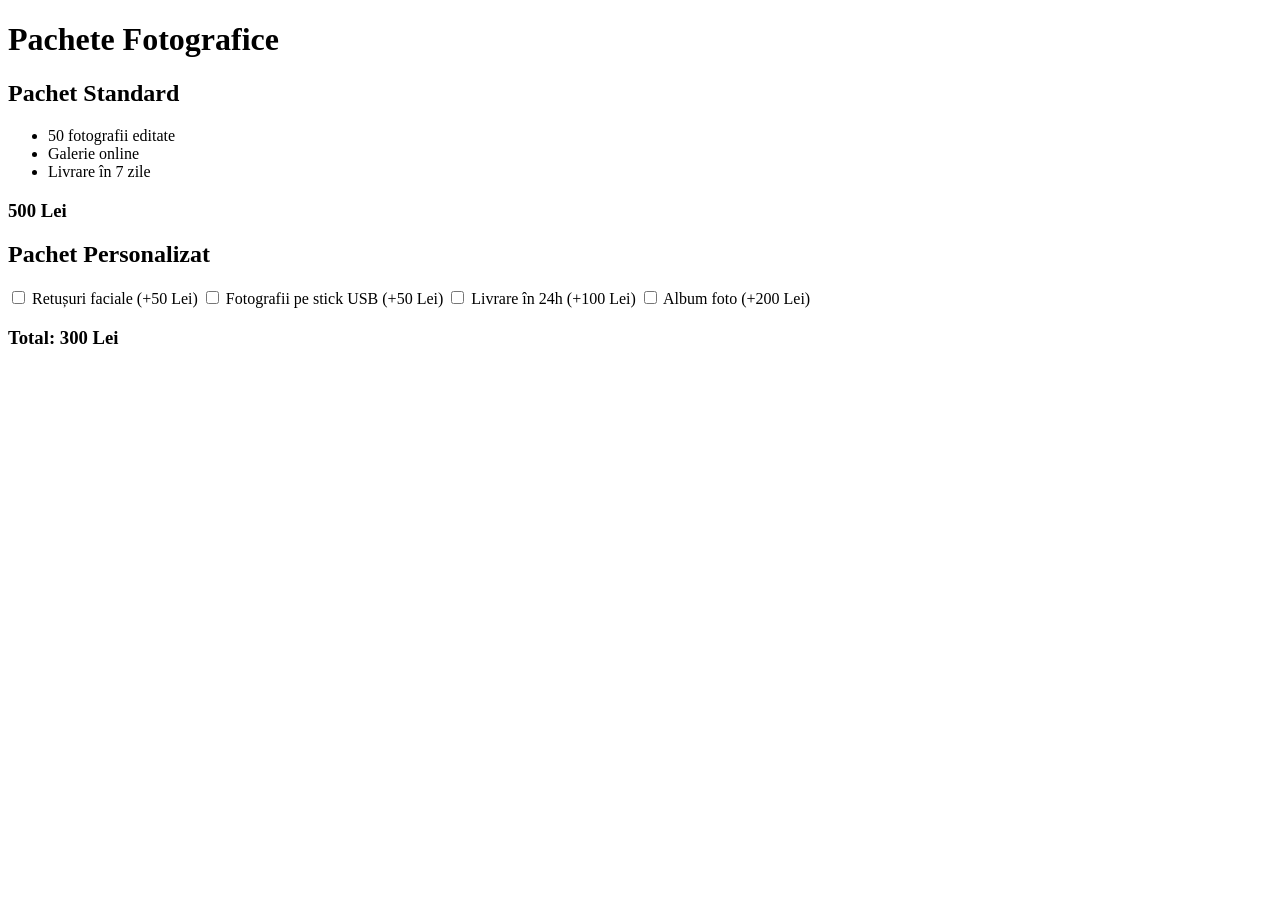
==== website.html @ b20409d9 "Revamp website for photography packages Updated the website structure and content to reflect a photo" ====
<!DOCTYPE html>
<html lang="ro">
<head>
    <meta charset="UTF-8">
    <title>Pachete Foto</title>
    <link rel="stylesheet" href="style.css">
</head>
<body>

<h1>Pachete Fotografice</h1>

<div class="card">
    <h2>Pachet Standard</h2>

    <ul>
        <li>50 fotografii editate</li>
        <li>Galerie online</li>
        <li>Livrare în 7 zile</li>
    </ul>

    <h3>500 Lei</h3>
</div>

<div class="card">
    <h2>Pachet Personalizat</h2>

    <label>
        <input type="checkbox" value="50">
        Retușuri faciale (+50 Lei)
    </label>

    <label>
        <input type="checkbox" value="50">
        Fotografii pe stick USB (+50 Lei)
    </label>

    <label>
        <input type="checkbox" value="100">
        Livrare în 24h (+100 Lei)
    </label>

    <label>
        <input type="checkbox" value="200">
        Album foto (+200 Lei)
    </label>

    <h3>Total: <span id="price">300</span> Lei</h3>
</div>

<script src="script.js"></script>

</body>
</html>
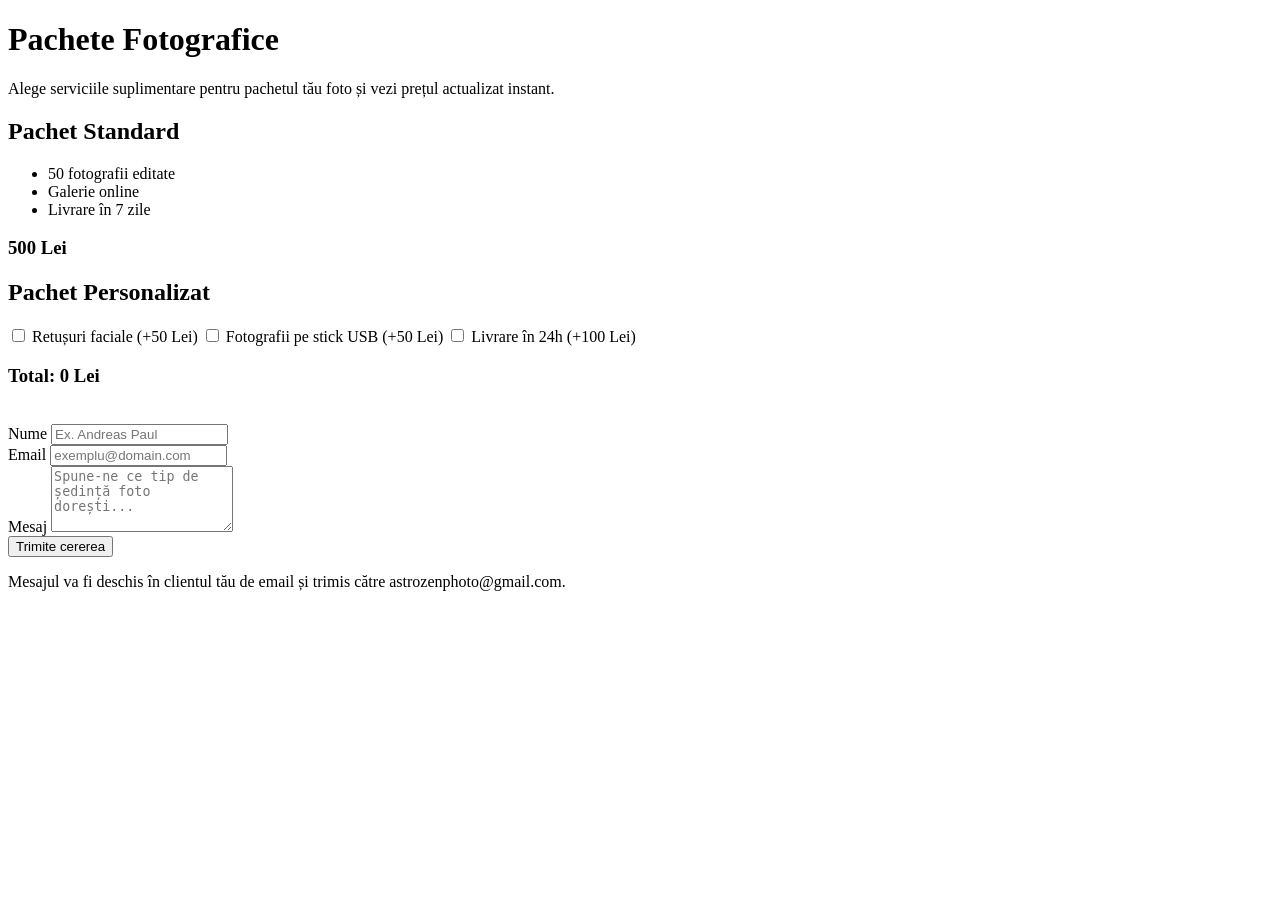
==== commit 33d71ba6: "Update website.html" ====
--- a/website.html
+++ b/website.html
@@ -1,50 +1,77 @@
+
 <!DOCTYPE html>
 <html lang="ro">
 <head>
     <meta charset="UTF-8">
-    <title>Pachete Foto</title>
+    <title>AstroZen Photography</title>
     <link rel="stylesheet" href="style.css">
 </head>
 <body>
 
-<h1>Pachete Fotografice</h1>
+<div class="page-wrap">
+    <header>
+        <h1>Pachete Fotografice</h1>
+        <p>Alege serviciile suplimentare pentru pachetul tău foto și vezi prețul actualizat instant.</p>
+    </header>
 
-<div class="card">
-    <h2>Pachet Standard</h2>
+    <div class="package-grid">
+        <div class="card">
+            <h2>Pachet Standard</h2>
 
-    <ul>
-        <li>50 fotografii editate</li>
-        <li>Galerie online</li>
-        <li>Livrare în 7 zile</li>
-    </ul>
+            <ul>
+                <li>50 fotografii editate</li>
+                <li>Galerie online</li>
+                <li>Livrare în 7 zile</li>
+            </ul>
 
-    <h3>500 Lei</h3>
-</div>
+            <h3>500 Lei</h3>
+        </div>
 
-<div class="card">
-    <h2>Pachet Personalizat</h2>
+        <div class="card">
+            <h2>Pachet Personalizat</h2>
 
-    <label>
-        <input type="checkbox" value="50">
-        Retușuri faciale (+50 Lei)
-    </label>
+            <form id="contact-form">
+                <div class="options-group">
+                    <label>
+                        <input type="checkbox" value="50" name="option">
+                        Retușuri faciale (+50 Lei)
+                    </label>
 
-    <label>
-        <input type="checkbox" value="50">
-        Fotografii pe stick USB (+50 Lei)
-    </label>
+                    <label>
+                        <input type="checkbox" value="50" name="option">
+                        Fotografii pe stick USB (+50 Lei)
+                    </label>
 
-    <label>
-        <input type="checkbox" value="100">
-        Livrare în 24h (+100 Lei)
-    </label>
+                    <label>
+                        <input type="checkbox" value="100" name="option">
+                        Livrare în 24h (+100 Lei)
+                    </label>
+                </div>
 
-    <label>
-        <input type="checkbox" value="200">
-        Album foto (+200 Lei)
-    </label>
+                <h3>Total: <span id="price">0</span> Lei</h3>
 
-    <h3>Total: <span id="price">300</span> Lei</h3>
+                <input type="hidden" name="package" value="Pachet Personalizat">
+
+                <br><div class="form-group">
+                    <label for="name">Nume</label>
+                    <input id="name" name="name" type="text" placeholder="Ex. Andreas Paul" required>
+                </div>
+
+                <div class="form-group">
+                    <label for="email">Email</label>
+                    <input id="email" name="email" type="email" placeholder="exemplu@domain.com" required>
+                </div>
+
+                <div class="form-group">
+                    <label for="message">Mesaj</label>
+                    <textarea id="message" name="message" rows="4" placeholder="Spune-ne ce tip de ședință foto dorești..." required></textarea>
+                </div>
+
+                <button class="submit-btn" type="submit">Trimite cererea</button>
+                <p class="note">Mesajul va fi deschis în clientul tău de email și trimis către astrozenphoto@gmail.com.</p>
+            </form>
+        </div>
+    </div>
 </div>
 
 <script src="script.js"></script>
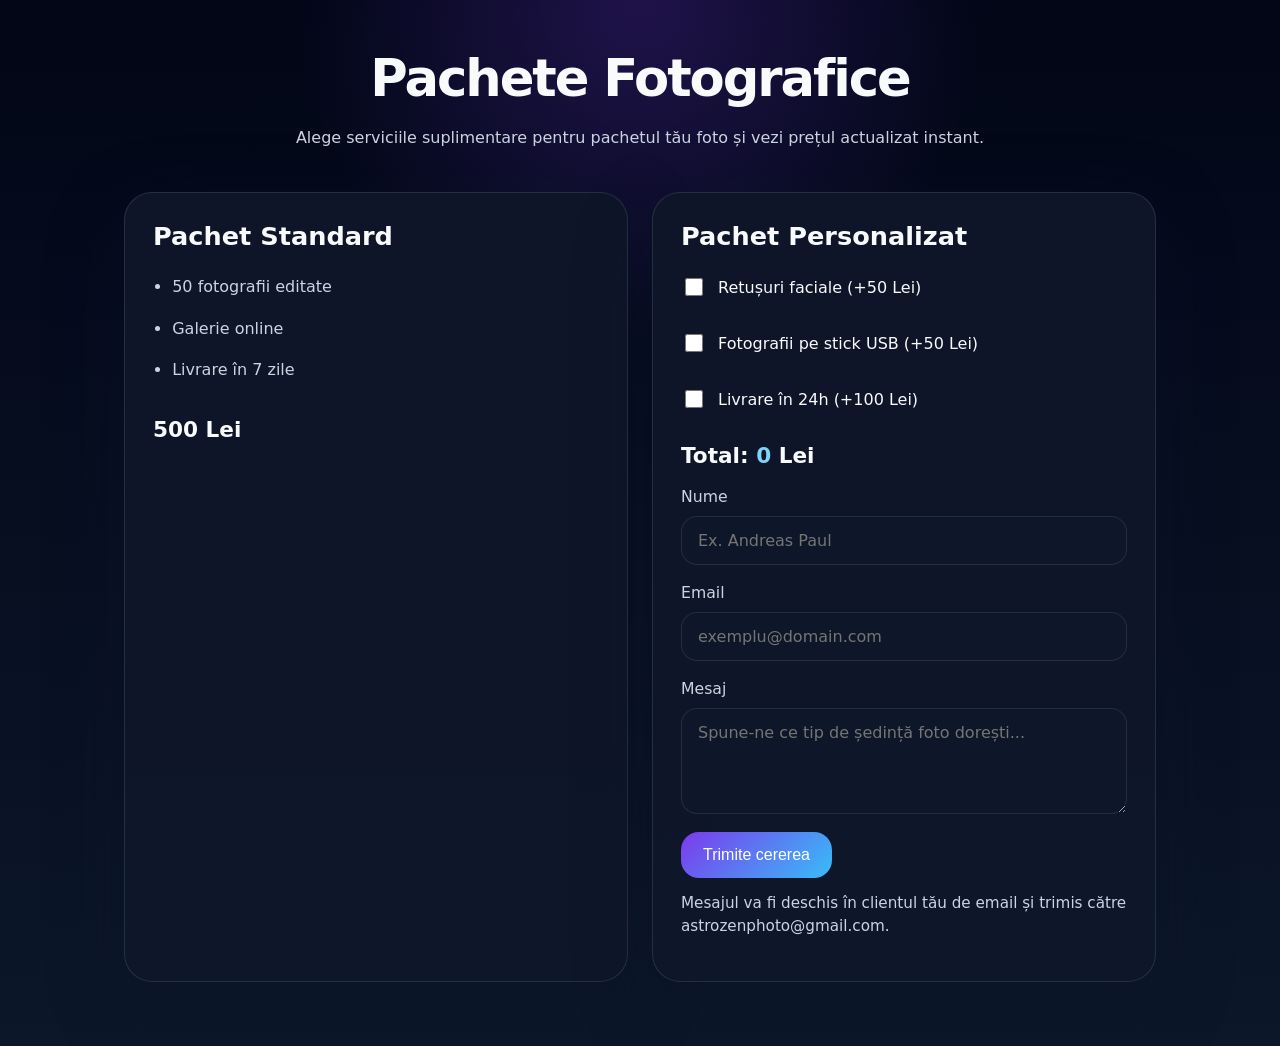
==== commit 6612790a: "Add files via upload" ====
--- a/website.html
+++ b/website.html
@@ -48,7 +48,7 @@
                     </label>
                 </div>
 
-                <h3>Total: <span id="price">0</span> Lei</h3>
+                <h3>Total: <span id="price">300</span> Lei</h3>
 
                 <input type="hidden" name="package" value="Pachet Personalizat">
 
@@ -77,4 +77,4 @@
 <script src="script.js"></script>
 
 </body>
-</html>
+</html>
--- a/style.css
+++ b/style.css
@@ -0,0 +1,192 @@
+:root {
+    --bg: #0f172a;
+    --surface: rgba(15, 23, 42, 0.95);
+    --surface-alt: rgba(30, 41, 59, 0.95);
+    --accent: #7c3aed;
+    --text: #f8fafc;
+    --muted: #cbd5e1;
+    --border: rgba(148, 163, 184, 0.18);
+    --shadow: 0 24px 80px rgba(15, 23, 42, 0.28);
+}
+
+* {
+    box-sizing: border-box;
+}
+
+html,
+body {
+    margin: 0;
+    min-height: 100%;
+}
+
+body {
+    font-family: Inter, system-ui, -apple-system, BlinkMacSystemFont, "Segoe UI", sans-serif;
+    color: var(--text);
+    background: radial-gradient(circle at top, rgba(124, 58, 237, 0.24), transparent 28%),
+        linear-gradient(180deg, #020617 0%, #0c172a 100%);
+}
+
+.page-wrap {
+    max-width: 1080px;
+    margin: 0 auto;
+    padding: 48px 24px 64px;
+}
+
+header {
+    text-align: center;
+    margin-bottom: 40px;
+}
+
+header h1 {
+    font-size: clamp(2.4rem, 4vw, 3.4rem);
+    margin: 0;
+    letter-spacing: -0.04em;
+}
+
+header p {
+    margin: 16px auto 0;
+    max-width: 720px;
+    color: var(--muted);
+    line-height: 1.75;
+    font-size: 1rem;
+}
+
+.package-grid {
+    display: grid;
+    gap: 24px;
+    grid-template-columns: repeat(auto-fit, minmax(280px, 1fr));
+}
+
+.card {
+    background: var(--surface);
+    border: 1px solid var(--border);
+    border-radius: 28px;
+    padding: 28px;
+    box-shadow: var(--shadow);
+    transition: transform 0.25s ease, border-color 0.25s ease;
+}
+
+.card:hover {
+    transform: translateY(-4px);
+    border-color: rgba(124, 58, 237, 0.55);
+}
+
+.card h2 {
+    margin: 0;
+    font-size: 1.6rem;
+}
+
+.card ul {
+    padding-left: 1.2rem;
+    margin: 22px 0;
+    color: var(--muted);
+    line-height: 1.8;
+}
+
+.card ul li {
+    margin-bottom: 0.8rem;
+}
+
+.card label {
+    display: flex;
+    align-items: center;
+    gap: 12px;
+    margin-bottom: 16px;
+    color: var(--text);
+    font-size: 1rem;
+    cursor: pointer;
+}
+
+.card label:last-of-type {
+    margin-bottom: 0;
+}
+
+.card input[type="checkbox"] {
+    width: 18px;
+    height: 18px;
+    accent-color: var(--accent);
+}
+
+.card h3 {
+    margin: 32px 0 0;
+    font-size: 1.35rem;
+}
+
+#price {
+    color: #7dd3fc;
+}
+
+form {
+    margin-top: 24px;
+}
+
+.options-group {
+    display: grid;
+    gap: 16px;
+    margin-bottom: 22px;
+}
+
+.form-group {
+    display: grid;
+    gap: 10px;
+    margin-bottom: 18px;
+}
+
+.form-group label {
+    font-size: 0.98rem;
+    color: var(--muted);
+}
+
+.form-group input,
+.form-group textarea {
+    width: 100%;
+    border: 1px solid rgba(148, 163, 184, 0.16);
+    border-radius: 16px;
+    background: rgba(15, 23, 42, 0.8);
+    color: var(--text);
+    padding: 14px 16px;
+    font: inherit;
+}
+
+.form-group input:focus,
+.form-group textarea:focus {
+    outline: 2px solid rgba(124, 58, 237, 0.35);
+    outline-offset: 2px;
+}
+
+.submit-btn {
+    display: inline-flex;
+    align-items: center;
+    justify-content: center;
+    gap: 10px;
+    padding: 14px 22px;
+    border: none;
+    border-radius: 18px;
+    background: linear-gradient(135deg, #7c3aed, #38bdf8);
+    color: white;
+    font-size: 1rem;
+    cursor: pointer;
+    transition: transform 0.2s ease, box-shadow 0.2s ease;
+}
+
+.submit-btn:hover {
+    transform: translateY(-2px);
+    box-shadow: 0 16px 32px rgba(56, 189, 248, 0.22);
+}
+
+.note {
+    margin-top: 14px;
+    color: var(--muted);
+    font-size: 0.95rem;
+    line-height: 1.5;
+}
+
+@media (max-width: 520px) {
+    .page-wrap {
+        padding: 34px 16px 42px;
+    }
+
+    .card {
+        padding: 22px;
+    }
+}
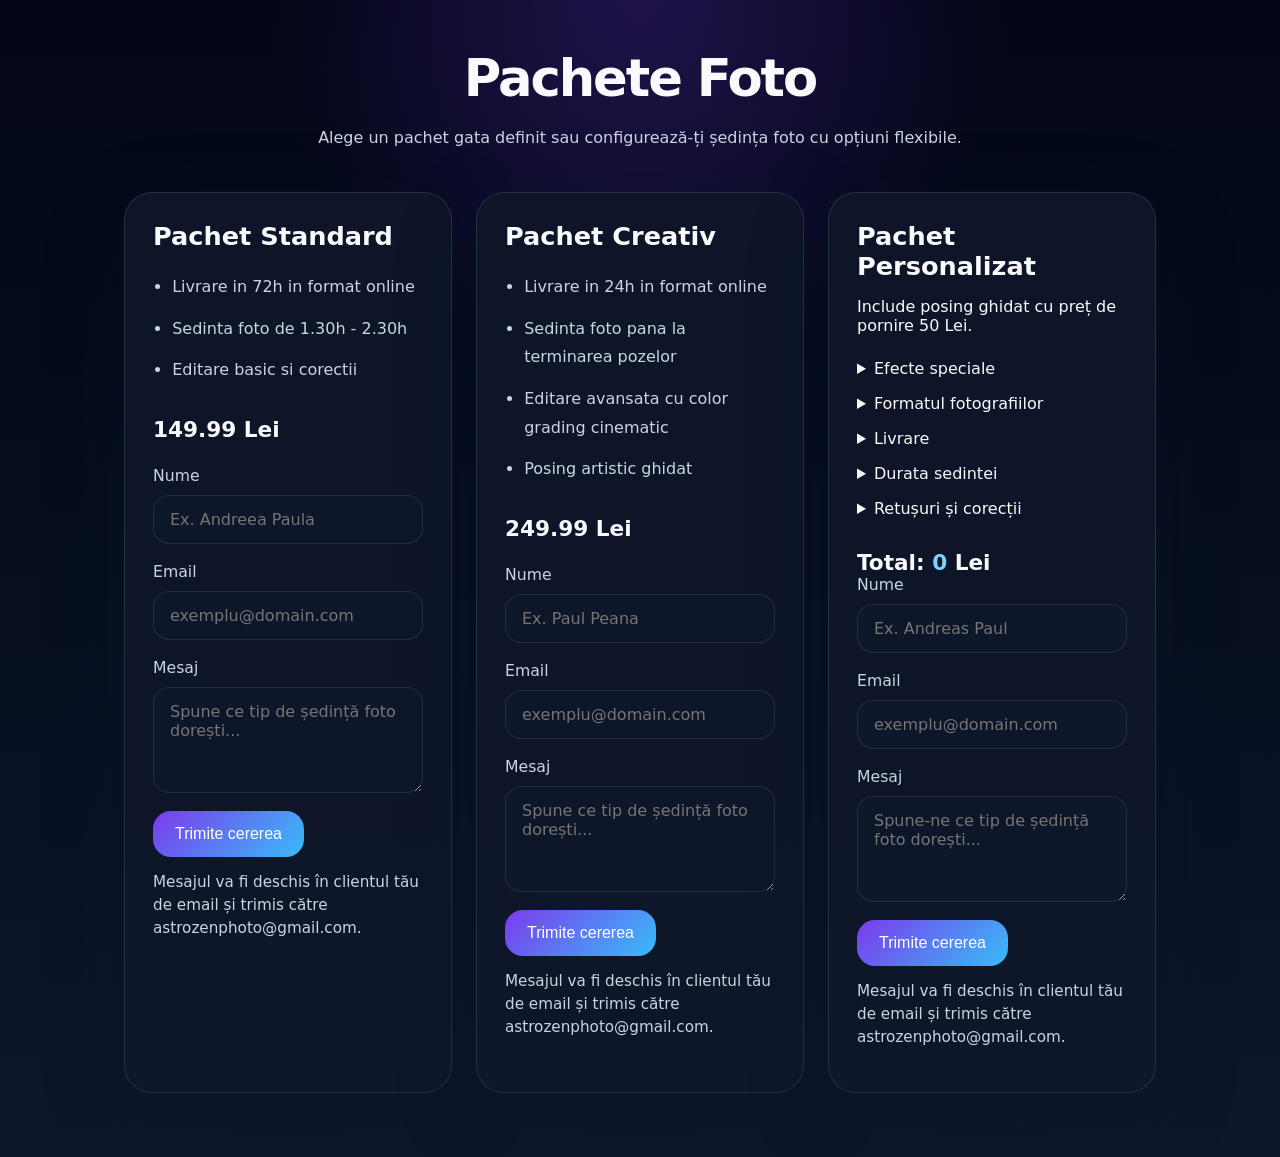
==== commit b54296e5: "Add files via upload" ====
--- a/website.html
+++ b/website.html
@@ -1,6 +1,7 @@
 
 <!DOCTYPE html>
 <html lang="ro">
+<link rel="icon" href="favicon.png" type="image/png">
 <head>
     <meta charset="UTF-8">
     <title>AstroZen Photography</title>
@@ -10,8 +11,8 @@
 
 <div class="page-wrap">
     <header>
-        <h1>Pachete Fotografice</h1>
-        <p>Alege serviciile suplimentare pentru pachetul tău foto și vezi prețul actualizat instant.</p>
+        <h1>Pachete Foto</h1>
+        <p>Alege un pachet gata definit sau configurează-ți ședința foto cu opțiuni flexibile.</p>
     </header>
 
     <div class="package-grid">
@@ -19,52 +20,169 @@
             <h2>Pachet Standard</h2>
 
             <ul>
-                <li>50 fotografii editate</li>
-                <li>Galerie online</li>
-                <li>Livrare în 7 zile</li>
+                <li>Livrare in 72h in format online</li>
+                <li>Sedinta foto de 1.30h - 2.30h</li>
+                <li>Editare basic si corectii</li>
             </ul>
 
-            <h3>500 Lei</h3>
+            <h3>149.99 Lei</h3>
+
+            <form class="package-form" id="standard-form">
+                <input type="hidden" name="package" value="Pachet Standard">
+                <input type="hidden" name="price" value="149.99">
+
+                <div class="form-group">
+                    <label for="standard-name">Nume</label>
+                    <input id="standard-name" name="name" type="text" placeholder="Ex. Andreea Paula" required>
+                </div>
+
+                <div class="form-group">
+                    <label for="standard-email">Email</label>
+                    <input id="standard-email" name="email" type="email" placeholder="exemplu@domain.com" required>
+                </div>
+
+                <div class="form-group">
+                    <label for="standard-message">Mesaj</label>
+                    <textarea id="standard-message" name="message" rows="4" placeholder="Spune ce tip de ședință foto dorești..." required></textarea>
+                </div>
+
+                <button class="submit-btn" type="submit">Trimite cererea</button>
+                <p class="note">Mesajul va fi deschis în clientul tău de email și trimis către astrozenphoto@gmail.com.</p>
+            </form>
+        </div>
+
+        <div class="card">
+            <h2>Pachet Creativ</h2>
+            <ul>
+                <li>Livrare in 24h in format online</li>
+                <li>Sedinta foto pana la terminarea pozelor</li>
+                <li>Editare avansata cu color grading cinematic</li>
+                <li>Posing artistic ghidat</li>
+            </ul>
+
+            <h3>249.99 Lei</h3>
+
+            <form class="package-form" id="creative-form">
+                <input type="hidden" name="package" value="Pachet Creativ">
+                <input type="hidden" name="price" value="249.99">
+
+                <div class="form-group">
+                    <label for="creative-name">Nume</label>
+                    <input id="creative-name" name="name" type="text" placeholder="Ex. Paul Peana" required>
+                </div>
+
+                <div class="form-group">
+                    <label for="creative-email">Email</label>
+                    <input id="creative-email" name="email" type="email" placeholder="exemplu@domain.com" required>
+                </div>
+
+                <div class="form-group">
+                    <label for="creative-message">Mesaj</label>
+                    <textarea id="creative-message" name="message" rows="4" placeholder="Spune ce tip de ședință foto dorești..." required></textarea>
+                </div>
+
+                <button class="submit-btn" type="submit">Trimite cererea</button>
+                <p class="note">Mesajul va fi deschis în clientul tău de email și trimis către astrozenphoto@gmail.com.</p>
+            </form>
         </div>
 
         <div class="card">
             <h2>Pachet Personalizat</h2>
+            <p class="package-note">Include posing ghidat cu preț de pornire 50 Lei.</p>
 
-            <form id="contact-form">
+            <form id="personal-form" class="package-form">
                 <div class="options-group">
-                    <label>
-                        <input type="checkbox" value="50" name="option">
-                        Retușuri faciale (+50 Lei)
-                    </label>
+                    <details class="option-section">
+                        <summary>Efecte speciale</summary>
+                        <label>
+                            <input type="checkbox" value="25" name="option">
+                            Filtru creativ: Black & White | +25 Lei
+                        </label>
+                        <label>
+                            <input type="checkbox" value="30" name="option">
+                            EXPERIMENTAL | Filtru creativ: Fisheye | +30 Lei
+                        </label>
+                        <label>
+                            <input type="checkbox" value="45" name="option">
+                            Lumini artificiale | +45 Lei
+                        </label>
+                    </details>
 
-                    <label>
-                        <input type="checkbox" value="50" name="option">
-                        Fotografii pe stick USB (+50 Lei)
-                    </label>
+                    <details class="option-section">
+                        <summary>Formatul fotografiilor</summary>
+                        <label>
+                            <input type="checkbox" value="40" name="option">
+                            Fotografii pe stick USB | +40 Lei
+                        </label>
+                        <label>
+                            <input type="checkbox" value="20" name="option">
+                            Fotografii in format online | +20 Lei
+                        </label>
+                    </details>
 
-                    <label>
-                        <input type="checkbox" value="100" name="option">
-                        Livrare în 24h (+100 Lei)
-                    </label>
+                    <details class="option-section">
+                        <summary>Livrare</summary>
+                        <label>
+                            <input type="radio" value="45" name="delivery">
+                            Livrare în 24h | +45 Lei
+                        </label>
+                        <label>
+                            <input type="radio" value="25" name="delivery">
+                            Livrare în 72h | +25 Lei
+                        </label>
+                    </details>
+
+                    <details class="option-section">
+                        <summary>Durata sedintei</summary>
+                        <label>
+                            <input type="radio" value="40" name="duration">
+                            Sedinta foto de 1.30h | +40 Lei
+                        </label>
+                        <label>
+                            <input type="radio" value="75" name="duration">
+                            Sedinta foto de 3h | +75 Lei
+                        </label>
+                        <label>
+                            <input type="radio" value="100" name="duration">
+                            Sesiune pana la terminarea pozelor | +100 Lei
+                        </label>
+                    </details>
+
+                    <details class="option-section">
+                        <summary>Retușuri și corecții</summary>
+                        <label>
+                            <input type="checkbox" value="40" name="option">
+                            Retușuri faciale/imperfectiuni | +40 Lei
+                        </label>
+                        <label>
+                            <input type="checkbox" value="20" name="option">
+                            Editare basic si corectii | +20 Lei
+                        </label>
+                        <label>
+                            <input type="checkbox" value="45" name="option">
+                            Editare artistica cu color grading cinematic | +45 Lei
+                        </label>
+                    </details>
                 </div>
 
-                <h3>Total: <span id="price">300</span> Lei</h3>
+                <h3>Total: <span id="price">0</span> Lei</h3>
 
                 <input type="hidden" name="package" value="Pachet Personalizat">
+                <input type="hidden" name="basePrice" value="50">
 
-                <br><div class="form-group">
-                    <label for="name">Nume</label>
-                    <input id="name" name="name" type="text" placeholder="Ex. Andreas Paul" required>
+                <div class="form-group">
+                    <label for="personal-name">Nume</label>
+                    <input id="personal-name" name="name" type="text" placeholder="Ex. Andreas Paul" required>
                 </div>
 
                 <div class="form-group">
-                    <label for="email">Email</label>
-                    <input id="email" name="email" type="email" placeholder="exemplu@domain.com" required>
+                    <label for="personal-email">Email</label>
+                    <input id="personal-email" name="email" type="email" placeholder="exemplu@domain.com" required>
                 </div>
 
                 <div class="form-group">
-                    <label for="message">Mesaj</label>
-                    <textarea id="message" name="message" rows="4" placeholder="Spune-ne ce tip de ședință foto dorești..." required></textarea>
+                    <label for="personal-message">Mesaj</label>
+                    <textarea id="personal-message" name="message" rows="4" placeholder="Spune-ne ce tip de ședință foto dorești..." required></textarea>
                 </div>
 
                 <button class="submit-btn" type="submit">Trimite cererea</button>
